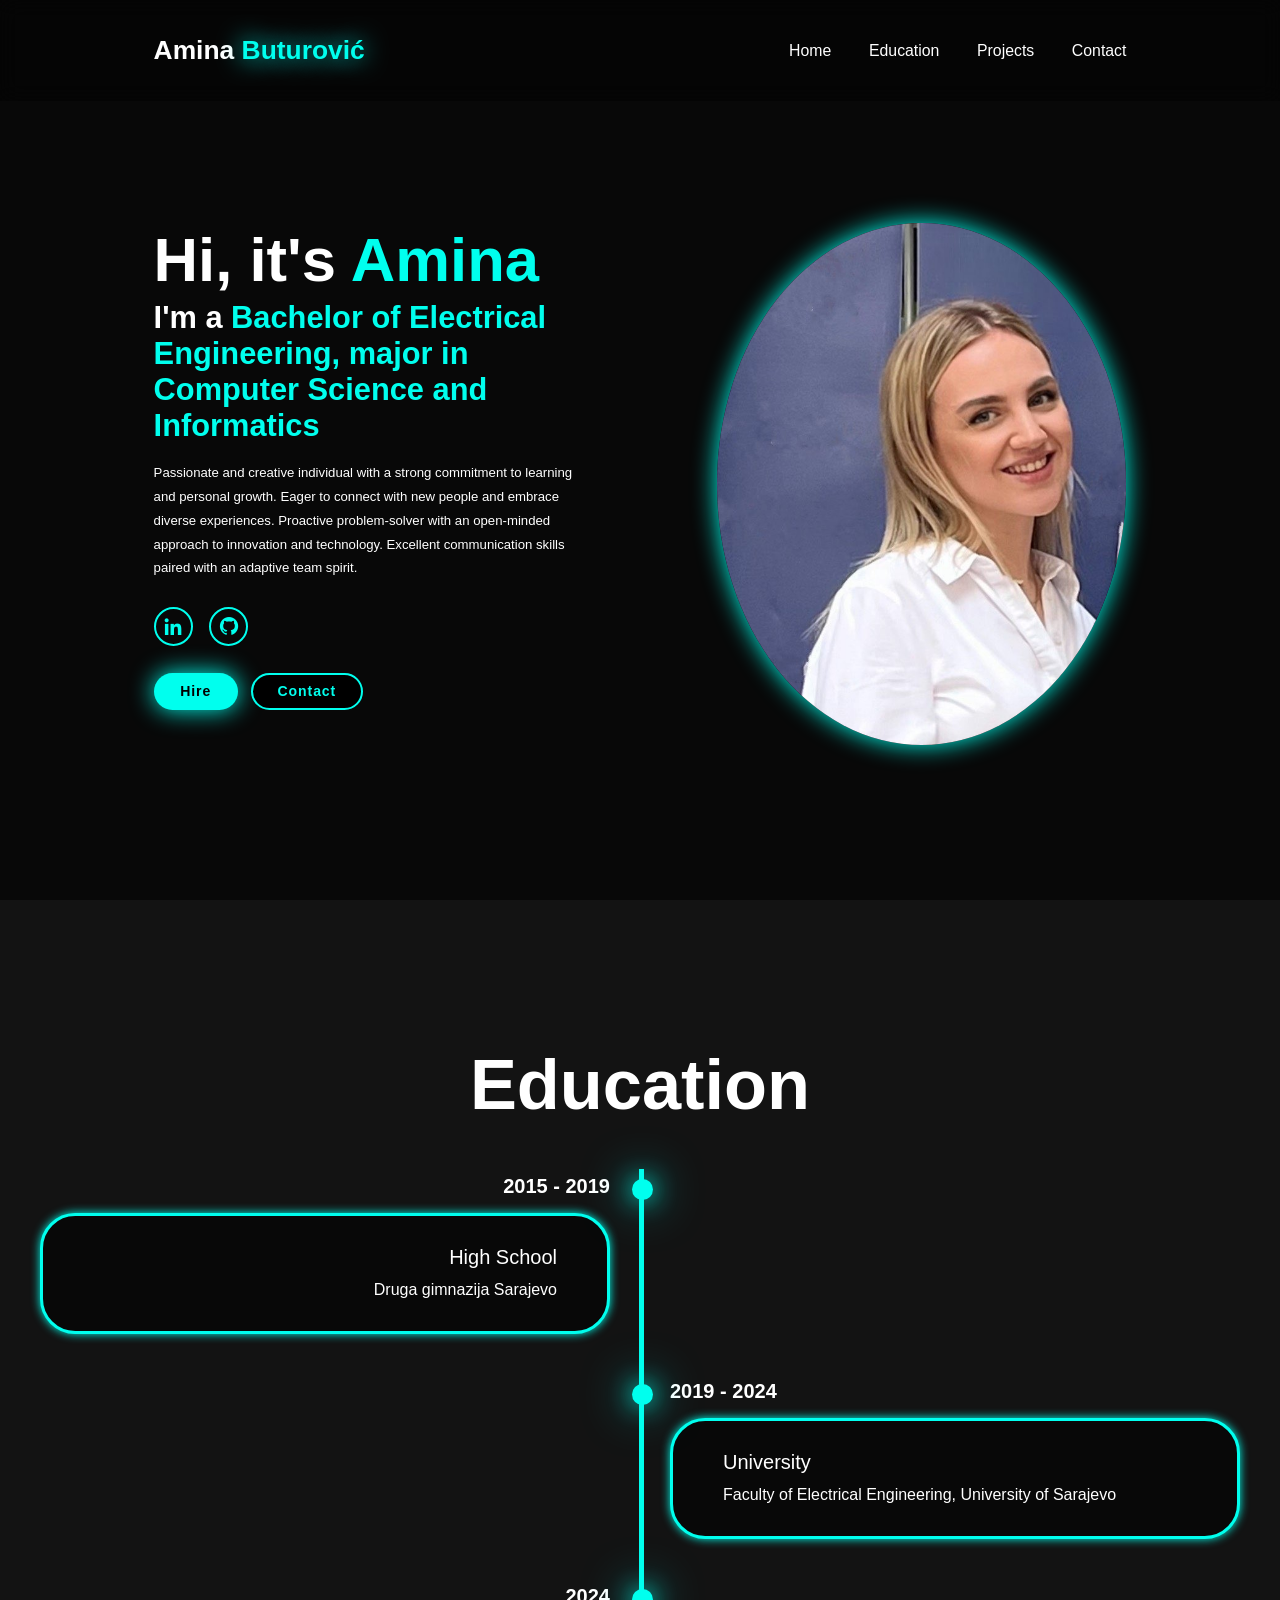
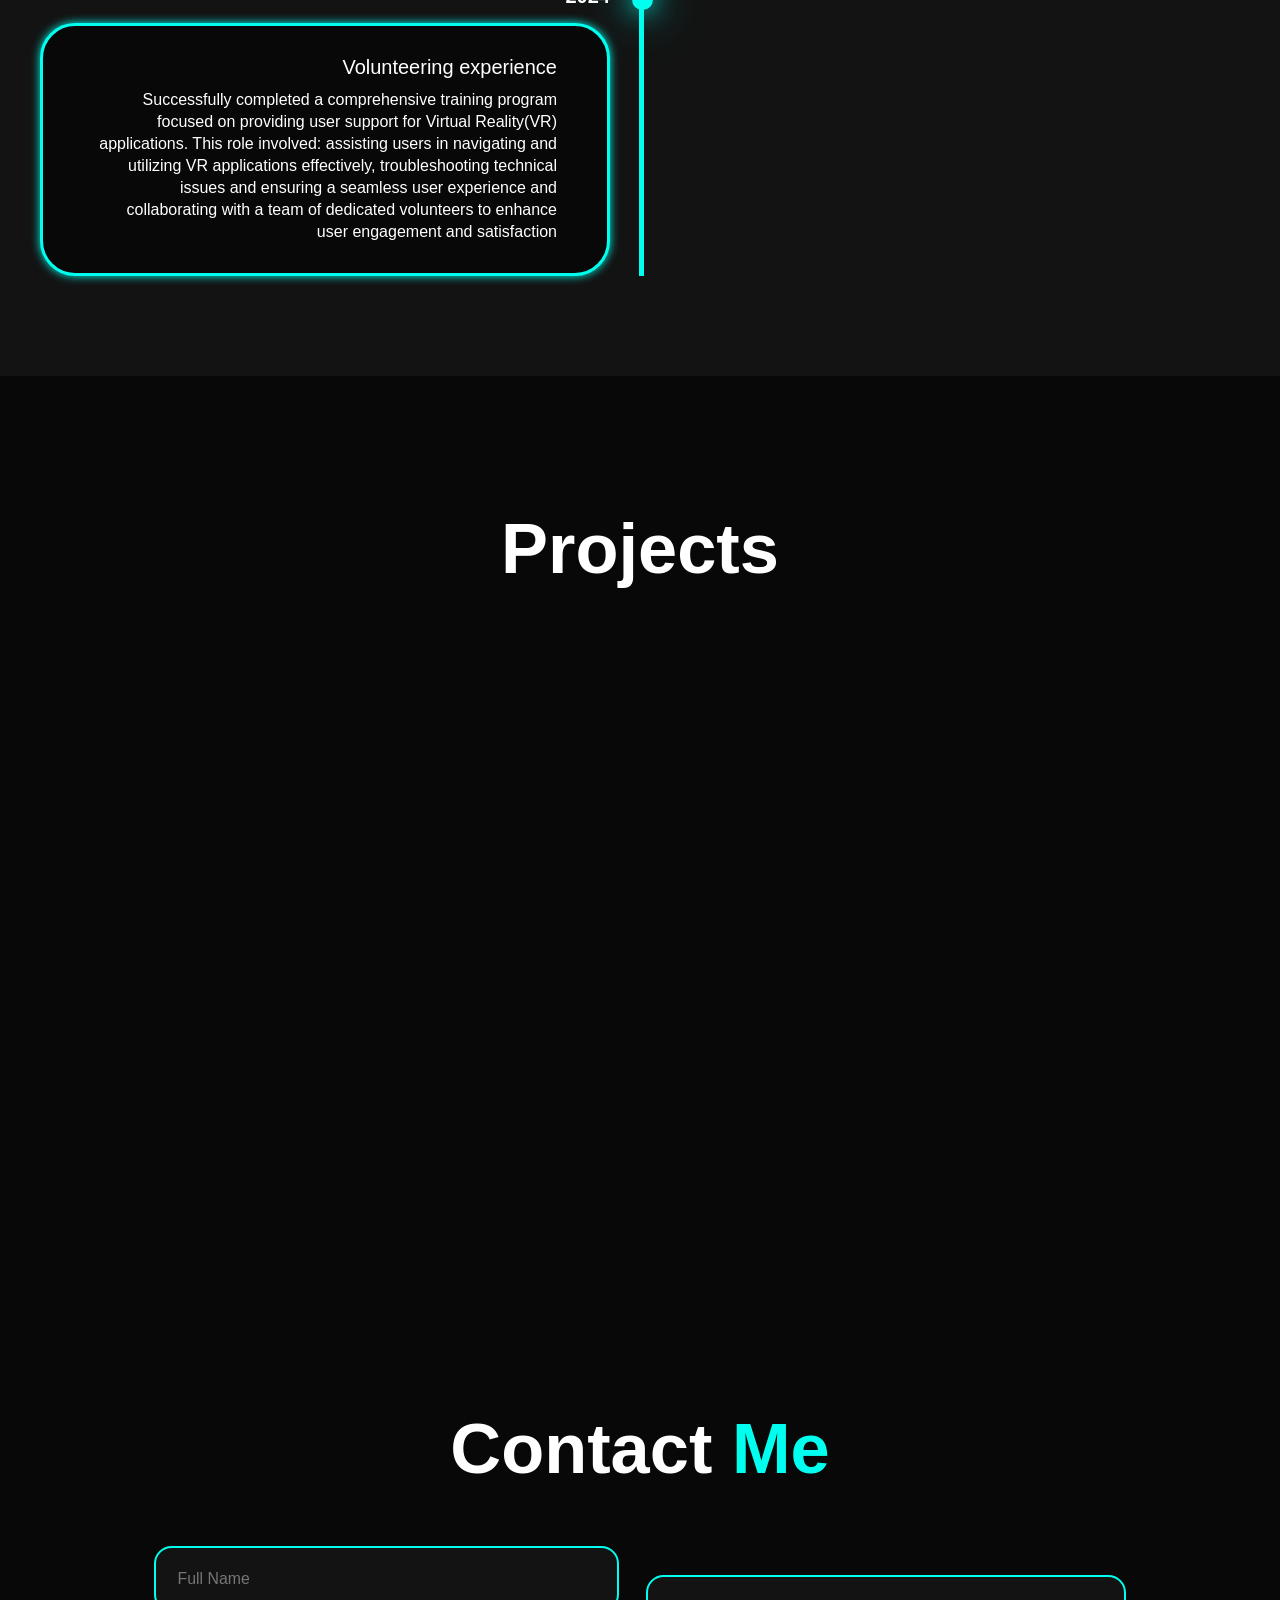
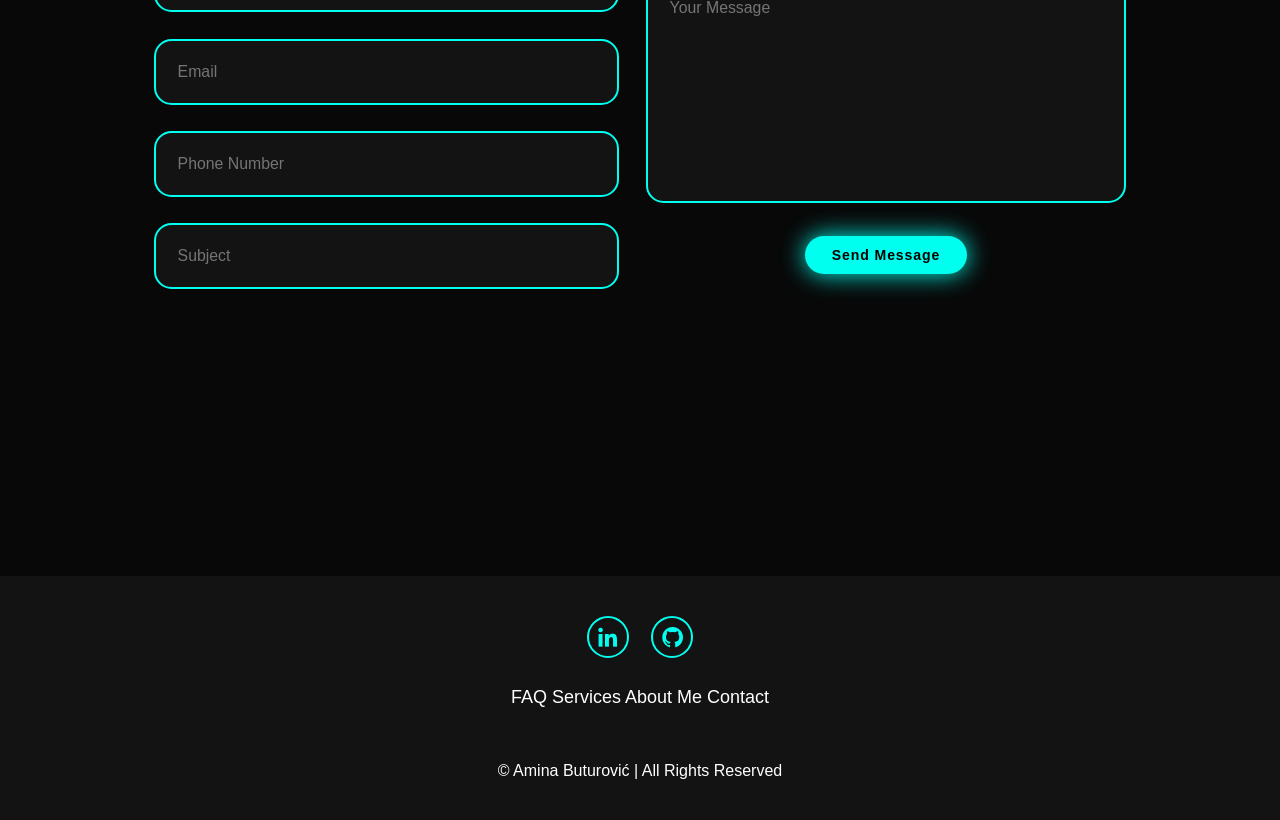
==== index1.html @ f36d93b7 "home, education and contact form" ====
<!DOCTYPE html>
<html lang="en">

<head>
    <meta charset="UTF-8">
    <meta name="viewport" content="width=device-width, initial-scale=1.0">
    <title>Amina's Portfolio</title>
    <link rel="stylesheet" href="styleN.css">
    <link href='https://unpkg.com/boxicons@2.1.4/css/boxicons.min.css' rel='stylesheet'>
</head>

<body>

    <header class="header">
        <a href="#home" class="logo">Amina <span>Buturović</span></a>
        <i class='bx bx-menu' id="menu-icon"></i>
        <nav class="navbar">
            <a href="#home" class="active">Home</a>
            <a href="#education" class="active">Education</a>
            <a href="#projects" class="active">Projects</a>
            <a href="#contact" class="active">Contact</a>
        </nav>
    </header>
    <section class="home" id="home">
        <div class="home-content">
            <h1>Hi, it's <span>Amina</span></h1>
            <h3 class="text-animation">I'm a <span></span></h3>
            <p>Passionate and creative individual with a strong commitment to learning and
                personal growth. Eager to connect with new people and embrace diverse
                experiences. Proactive problem-solver with an open-minded approach to
                innovation and technology. Excellent communication skills paired with an adaptive
                team spirit.</p>
            <div class="social-icons">
                <a href="https://www.linkedin.com/in/aminabuturovi%C4%87/" target="_blank"><i
                        class='bx bxl-linkedin'></i></a>
                <a href="https://github.com/abuturovic1" target="_blank"><i class='bx bxl-github'></i></a>

            </div>
            <div class="btn-group">
                <a href="#" class="btn">Hire</a>
                <a href="#contact" class="btn">Contact</a>
            </div>
        </div>
        <div class="home-img">
            <img src="ButurovicAmina_slika.jpg" alt="">
        </div>

    </section>
    <section class="education" id="education">
        <h2 class="heading">Education</h2>
        <div class="timeline-items">
            <div class="timeline-item">
                <div class="timeline-dot"> </div>
                <div class="timeline-date">2015 - 2019</div>
                <div class="timeline-content">
                    <h3>High School</h3>
                    <p>Druga gimnazija Sarajevo</p>
                </div>

            </div>

            <div class="timeline-item">
                <div class="timeline-dot"></div>
                <div class="timeline-date">2019 - 2024</div>
                <div class="timeline-content">
                    <h3>University</h3>
                    <p>Faculty of Electrical Engineering, University of Sarajevo</p>
                </div>

            </div>

            <div class="timeline-item">
                <div class="timeline-dot"> </div>
                <div class="timeline-date">2024</div>
                <div class="timeline-content">

                    <h3>Volunteering experience</h3>
                    <p>Successfully completed a comprehensive training program focused on providing user support for
                        Virtual Reality(VR) applications.
                        This role involved:
                        assisting users in navigating and utilizing VR applications effectively,
                        troubleshooting technical issues and ensuring a seamless user experience and
                        collaborating with a team of dedicated volunteers to enhance user engagement and satisfaction
                    </p>

                </div>

            </div>
        </div>
    </section>
    <section class="projects" id="projects">
        <h2 class="heading">Projects</h2>
        <form action="">
            <div class="input-group"></div>
        </form>
    </section>

    <section class="contact" id="contact">
        <h2 class="heading">Contact<span> Me</span></h2>
        <form action="https://api.web3forms.com/submit" method="POST">
            <input type="hidden" name="access_key" value="faa91f5f-c090-47eb-a30c-467c34b8ffca">

            <div class="input-group">
                <div class="input-box">
                    <input type="text" name="full_name" id="full-name" placeholder="Full Name" required>
                    <input type="email" name="email" id="email" placeholder="Email" required>
                </div>
                <div class="input-box">
                    <input type="tel" name="phone" id="phone" placeholder="Phone Number" required>
                    <input type="text" name="subject" id="subject" placeholder="Subject" required>
                </div>
            </div>
            <div class="input-group-2">
                <textarea name="message" id="message" cols="30" rows="10" placeholder="Your Message"
                    required></textarea>
                <input type="submit" value="Send Message" class="btn">
            </div>
        </form>
    </section>

    <footer class="footer">
        <div class="social">
            <a href="https://www.linkedin.com/in/aminabuturovi%C4%87/" target="_blank"><i
                    class='bx bxl-linkedin'></i></a>
            <a href="https://github.com/abuturovic1" target="_blank"><i class='bx bxl-github'></i></a>
        </div>
        <ul class="list">
            <li>
                <a href="#">FAQ</a>
                <a href="#">Services</a>
                <a href="#">About Me</a>
                <a href="#">Contact</a>
            </li>
        </ul>
        <p class="copyright">
            © Amina Buturović | All Rights Reserved
        </p>
    </footer>

    <script src="script1.js"></script>



</body>

</html>
---- styleN.css ----
* {
    margin: 0;
    padding: 0;
    box-sizing: border-box;
    text-decoration: none;
    border: none;
    outline: none;
    scroll-behavior: smooth;
    font-family: "Poppins", sans-serif;
}

:root {
    --bg-color: #080808;
    --second-bg-color: #131313;
    --text-color: white;
    --main-color: #00ffee;
}

html {
    font-size: 60%;
    overflow-x: hidden;

}

body {
    background: var(--bg-color);
    color: var(--text-color);

}

.header {
    position: fixed;
    top: 0;
    left: 0;
    width: 100%;
    padding: 4rem 12% 4rem;
    background: rgba(0, 0, 0, 0.3);
    backdrop-filter: blur(10px);
    display: flex;
    justify-content: space-between;
    align-items: center;
    z-index: 5;
}

.logo {
    font-size: 3rem;
    color: var(--text-color);
    font-weight: 800;
    cursor: pointer;
    transition: 0.3s ease;

}

.logo:hover {
    transform: scale(1.1);
}

.logo span {
    text-shadow: 0 0 25px var(--main-color);
}

.navbar a {
    font-size: 1.8rem;
    color: var(--text-color);
    margin-left: 4rem;
    font-weight: 500;
    transition: 0.3s ease;
    border-bottom: 3px solid transparent;
}

.navbar a:hover,
.navbar a:active {
    color: var(--main-color);
    border-bottom: 3px solid var(--main-color);
}

#menu-icon {
    font-size: 3.6rem;
    color: var(--main-color);
    display: none;
}

section {
    min-height: 100vh;
    padding: 10rem 12% 10rem;
}

.home {
    display: flex;
    align-items: center;
    justify-content: center;
    gap: 15rem;
}

.home-content {

    display: flex;
    flex-direction: column;
    align-items: baseline;
    text-align: left;
    justify-content: center;
    margin-top: 3rem;
}

span {
    color: var(--main-color);
}

.logo span {
    color: var(--main-color);
}

.home-content h3 {
    margin-bottom: 2rem;
    margin-top: 1rem;
    font-size: 3.5rem;
}

.home-content h1 {
    font-size: 7rem;
    font-weight: 700;
    margin-top: 1.5rem;
    line-height: 1;
}

.home-img img {
    position: relative;
    top: 4rem;
    width: 32vw;
    border-radius: 50%;
    box-shadow: 0 0 25px var(--main-color);
    cursor: pointer;
    transition: 0.4s ease-in-out;

}



.home-img img:hover {
    box-shadow: 0 0 25px var(--main-color),
        0 0 50px var(--main-color),
        0 0 100px var(--main-color);
}

.home-content p {
    font-size: 1.5rem;
    font-weight: 500;
    line-height: 1.8;
    max-width: 1000px;
}

.social-icons a {
    display: inline-flex;
    justify-content: center;
    align-items: center;
    width: 4.5rem;
    height: 4.5rem;
    background: transparent;
    border: 2px solid var(--main-color);
    font-size: 2.5rem;
    border-radius: 50%;
    color: var(--main-color);
    margin: 3rem 1.5rem 3rem 0;
    transition: 0.3s ease-in-out;
}

.social-icons a:hover {
    color: var(--text-color);
    transform: scale(1.3)translateY(-5px);
    box-shadow: 0 0 25px var(--main-color);
    background-color: var(--main-color);
}

.btn {
    display: inline-block;
    padding: 1rem 2.8rem;
    background: var(--main-color);
    box-shadow: 0 0 25px var(--main-color);
    border-radius: 4rem;
    font-size: 1.6rem;
    color: black;
    border: 2px solid transparent;
    letter-spacing: 0.1rem;
    font-weight: 600;
    transition: 0.3s ease-in-out;
    cursor: pointer;
}

.btn:hover {
    transform: scale(1.05);
    box-shadow: 0 0 50px var(--main-color);

}

.btn-group {
    display: flex;
    align-items: center;
    gap: 1.5rem;
}

.btn-group a:nth-of-type(2) {
    background-color: black;
    color: var(--main-color);
    border: 2px solid var(--main-color);
    box-shadow: 0 0 25px transparent;
}

.btn-group a:nth-of-type(2):hover {
    box-shadow: 0 0 25px var(--main-color);
    background-color: var(--main-color);
    color: black;
}

.text-animation span {
    position: relative;
}

.text-animation span::before {
    content: "Bachelor of Electrical Engineering, major in Computer Science and Informatics";
    color: var(--main-color);
    animation: words 20s infinite;
}

.text-animationspan::after {

    content: "";

}

.heading {
    font-size: 8rem;
    text-align: center;
    margin: 5rem 0;

}

.education {
    padding: 100px 15px;
    background: var(--second-bg-color);
}

.education h2 {
    margin-bottom: 5rem;
}

.timeline-items {
    max-width: 1200px;
    margin: auto;
    display: flex;
    flex-wrap: wrap;
    position: relative;
}

.timeline-items::before {
    content: "";
    position: absolute;
    width: 5px;
    height: 100%;
    background-color: var(--main-color);
    left: calc(50% - 1px);

}

.timeline-item {
    margin-bottom: 40px;
    width: 100%;
    position: relative;
}

.timeline-item:last-child {
    margin-bottom: 0;
}

.timeline-item:nth-child(odd) {
    padding-right: calc(50% + 30px);
    text-align: right;
}

.timeline-item:nth-child(even) {
    padding-left: calc(50% + 30px);
}

.timeline-dot {
    height: 21px;
    width: 21px;
    background-color: var(--main-color);
    box-shadow: 0 0 25px var(--main-color),
        0 0 50px var(--main-color);
    position: absolute;
    left: calc(50% - 8px);
    border-radius: 50%;
    top: 10px;
}

.timeline-date {
    font-size: 20px;
    font-weight: 800;
    color: white;
    margin: 6px 0 15px;
}

.timeline-content {
    background-color: var(--bg-color);
    border: 3px solid var(--main-color);
    padding: 30px 50px;
    border-radius: 4rem;
    box-shadow: 0 0 10px var(--main-color);
    cursor: pointer;
    transition: 0.3s ease-in-out;
}

.timeline-content:hover {
    transform: scale(1.05);
    box-shadow: 0 0 25px var(--main-color);
}

.timeline-content h3 {
    font-size: 20px;
    color: white;
    margin: 0 0 10px;
    font-weight: 500;
}

.timeline-content p {
    color: white;
    font-size: 16px;
    font-weight: 300;
    line-height: 22px;
}

::-webkit-scrollbar {
    width: 15px;
}

::-webkit-scrollbar-thumb {
    background-color: var(--main-color);
}

::-webkit-scrollbar-track {
    background-color: var(--bg-color);
    width: 50px;
}

.contact {
    background-color: var(--bg-color);
}

.contact h2 {
    margin-bottom: 3rem;
    color: white;
}

.contact form {
    display: flex;
    align-items: center;
    justify-content: center;
    gap: 3rem;
    margin: 5rem auto;
    text-align: center;
}

.contact form .input-box {
    display: flex;
    justify-content: center;
    flex-wrap: wrap;
}

.contact form .input-box input,
.contact form textarea {
    width: 100%;
    padding: 2.5rem;
    font-size: 1.8rem;
    color: var(--text-color);
    background: var(--second-bg-color);
    border-radius: 2rem;
    border: 2px solid var(--main-color);
    margin: 1.5rem 0;
    resize: none;
}

.contact form .btn {
    margin-top: 2rem;
}

.footer {
    position: relative;
    bottom: 0;
    width: 100%;
    padding: 40px 0;
    background-color: var(--second-bg-color);
}

.footer .social {
    text-align: center;
    padding-bottom: 25px;
    color: var(--main-color);
}

.footer .social a {
    font-size: 25px;
    color: var(--main-color);
    border: 2px solid var(--main-color);
    width: 42px;
    height: 42px;
    line-height: 42px;
    display: inline-block;
    text-align: center;
    border-radius: 50%;
    margin: 0 10px;
    transition: 0.3s ease-in-out;
}

.footer .social a:hover {
    transform: scale(1.2)translateY(-10px);
    background-color: var(--main-color);
    color: black;
    box-shadow: 0 0 25px var(--main-color);
}

.footer ul {
    margin-top: 0;
    padding: 0;
    font-size: 18px;
    line-height: 1.6;
    margin-bottom: 0;
    text-align: center;
}

.footer ul li a {
    color: white;
    border-bottom: 3px solid transparent;
    transition: 0.3 ease-in-out;

}

.footer ul li a:hover {
    border-bottom: 3px solid var(--main-color);
}

.footer ul li {
    display: inline-block;
    padding: 0 15px;
}

.footer .copyright {
    margin-top: 50px;
    text-align: center;
    font-size: 16px;
    color: white;
}

@media(max-width:1285px) {
    html {
        font-size: 55%;
    }

    .projects-container {
        padding-bottom: 7rem;
        grid-template-columns: repeat(2, 1fr);
        margin: 0 5rem;
    }
}

@media(max-width:991px) {
    header {
        padding: 2rem 3%;
    }

    section {
        padding: 10rem 3% 2rem;
    }

    .timeline-items::before {
        left: 7px;
    }

    .timeline-item:nth-child(odd) {
        padding-right: 0;
        text-align: left;
    }

    .timeline-item:nth-child(odd),
    .timeline-item:nth-child(even) {
        padding-left: 37px;
    }

    .timeline-dot {
        left: 0;
    }

    .projects {
        padding-bottom: 7rem;
    }

    .contact form {
        flex-direction: column;
    }

    .footer {
        padding: 2rem 3%;
    }
}

@media(max-width:895px) {
    #menu-icon {
        display: block;
    }

    .navbar {
        position: absolute;
        top: 100%;
        right: 0;
        width: 50%;
        padding: 1rem 3%;
        background: rgba(0, 0, 0, 0.8);
        backdrop-filter: blur(20px);
        border-bottom-left-radius: 2rem;
        border-left: 2px solid var(--main-color);
        border-bottom: 2px solid var(--main-color);
        display: none;
    }

    .navbar.active {
        display: block;

    }

    .navbar a {
        display: block;
        font-size: 2rem;
        margin: 3rem 0;
        color: white;


    }
    .home{
        flex-direction: column-reverse;
        margin: 5rem 4rem;
    }
    .home-content h3{
        font-size: 2.6rem;

    }
    .home-content h1{
        font-size: 8rem;
        margin-top:3rem;
       
    }
    .home-content p{
        max-width: 600px;
        margin: 0 auto;
    }
    .home-img img{
        width: 56vw;

    }
    .projects h2{
        margin-bottom: 3rem;
    }
    .projects-container{
        grid-template-columns: repeat(1,1fr);
    }
}
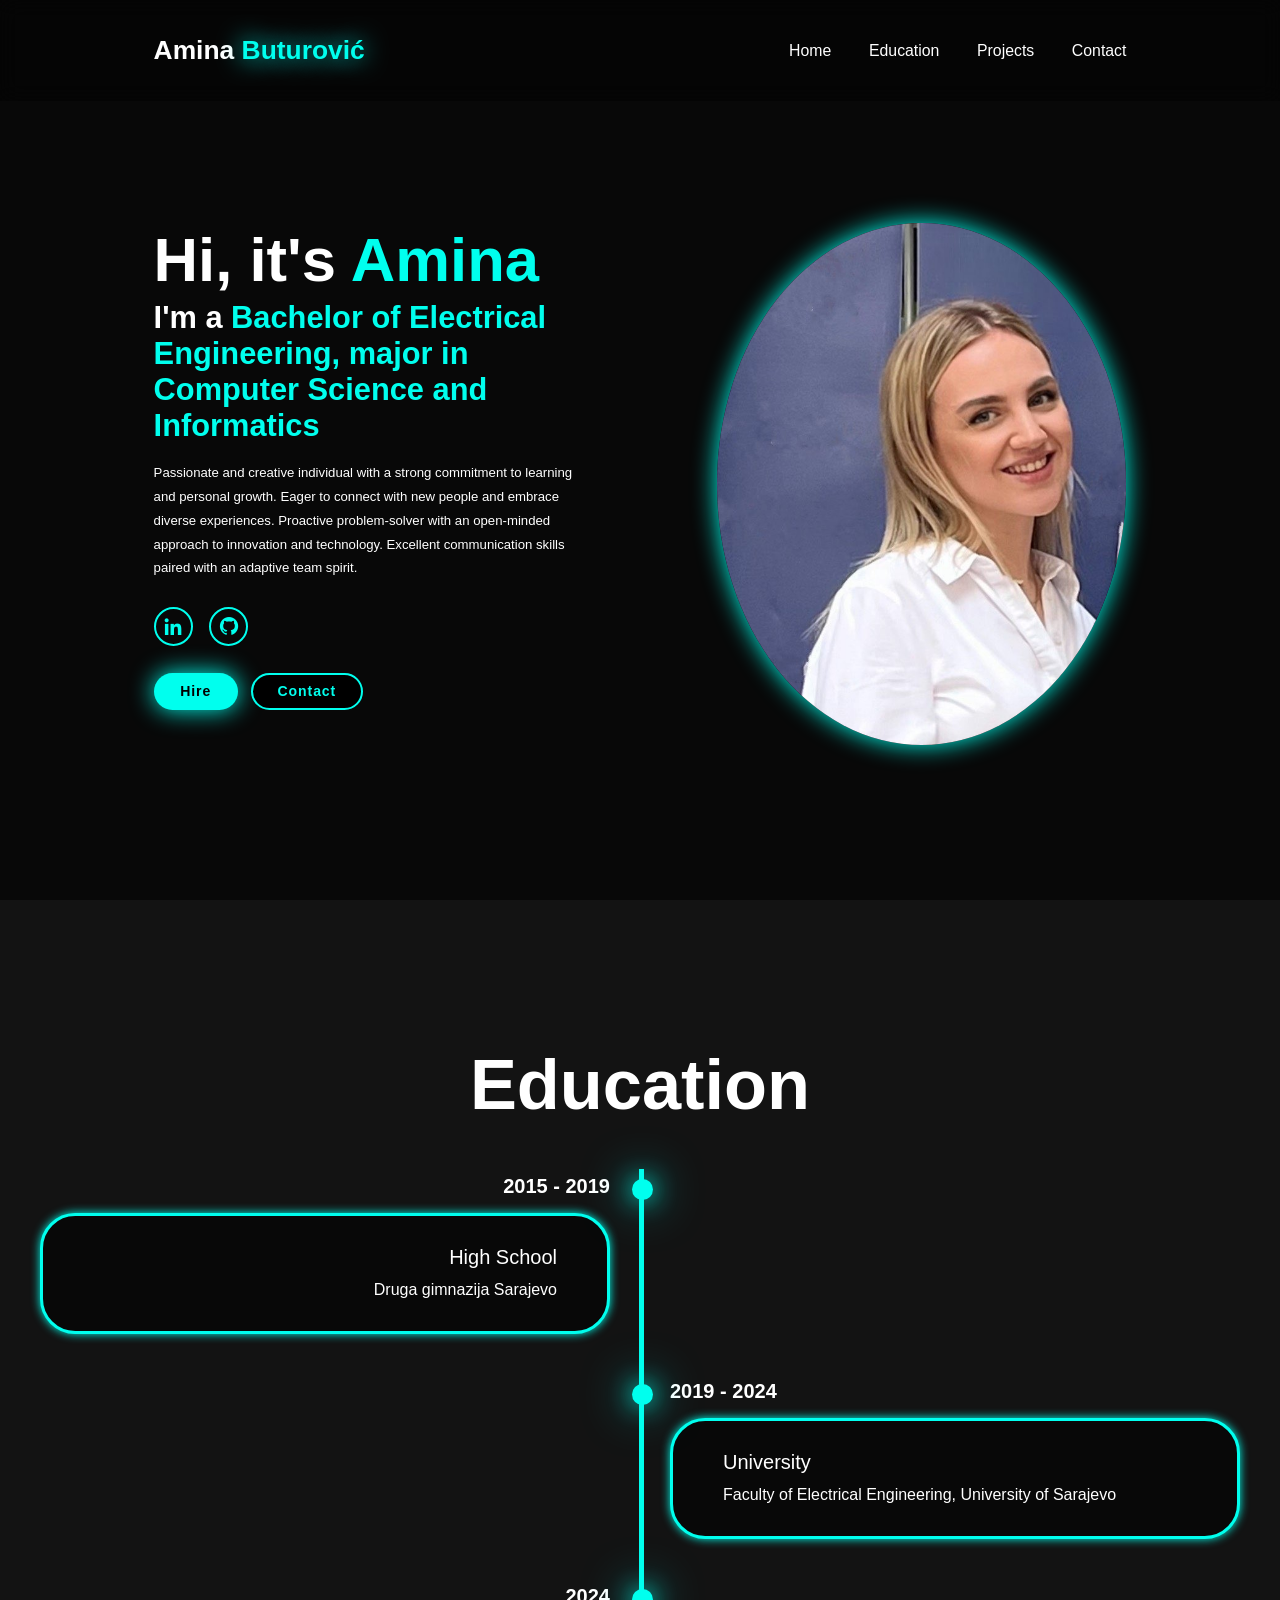
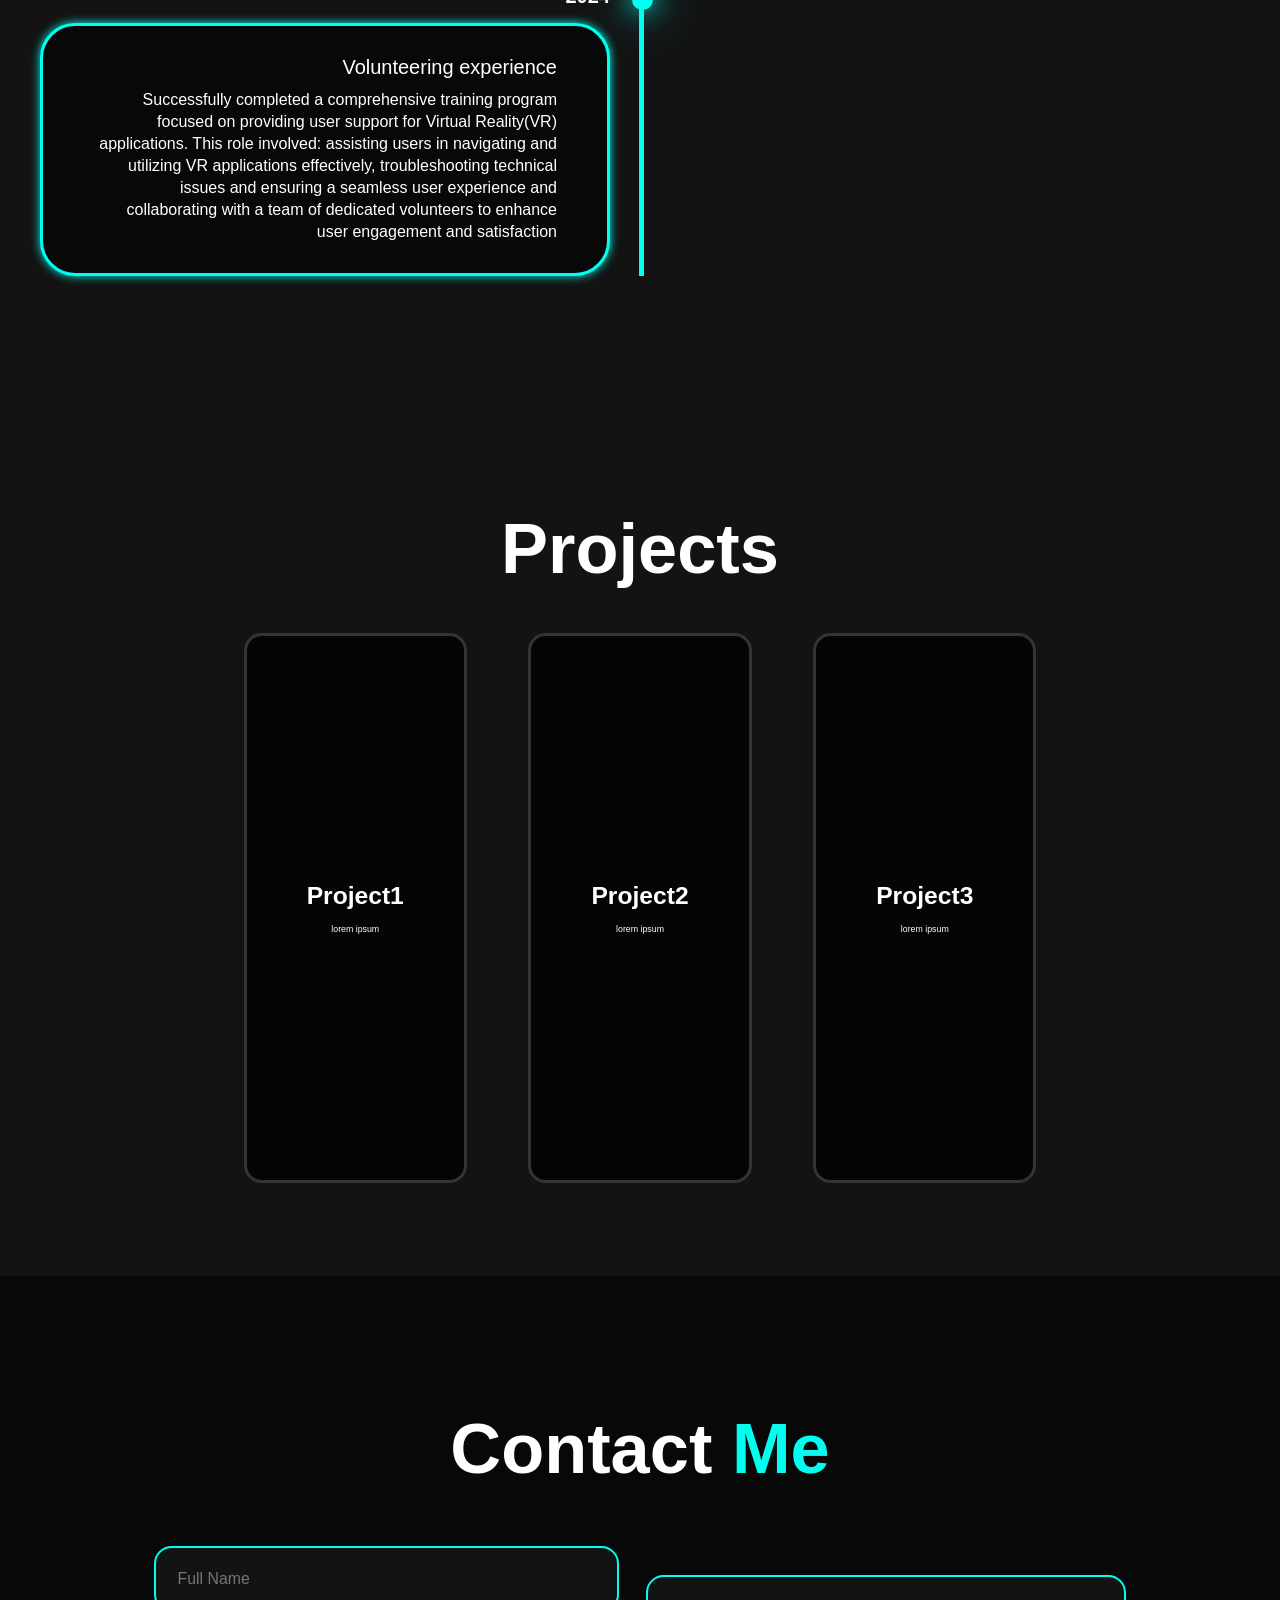
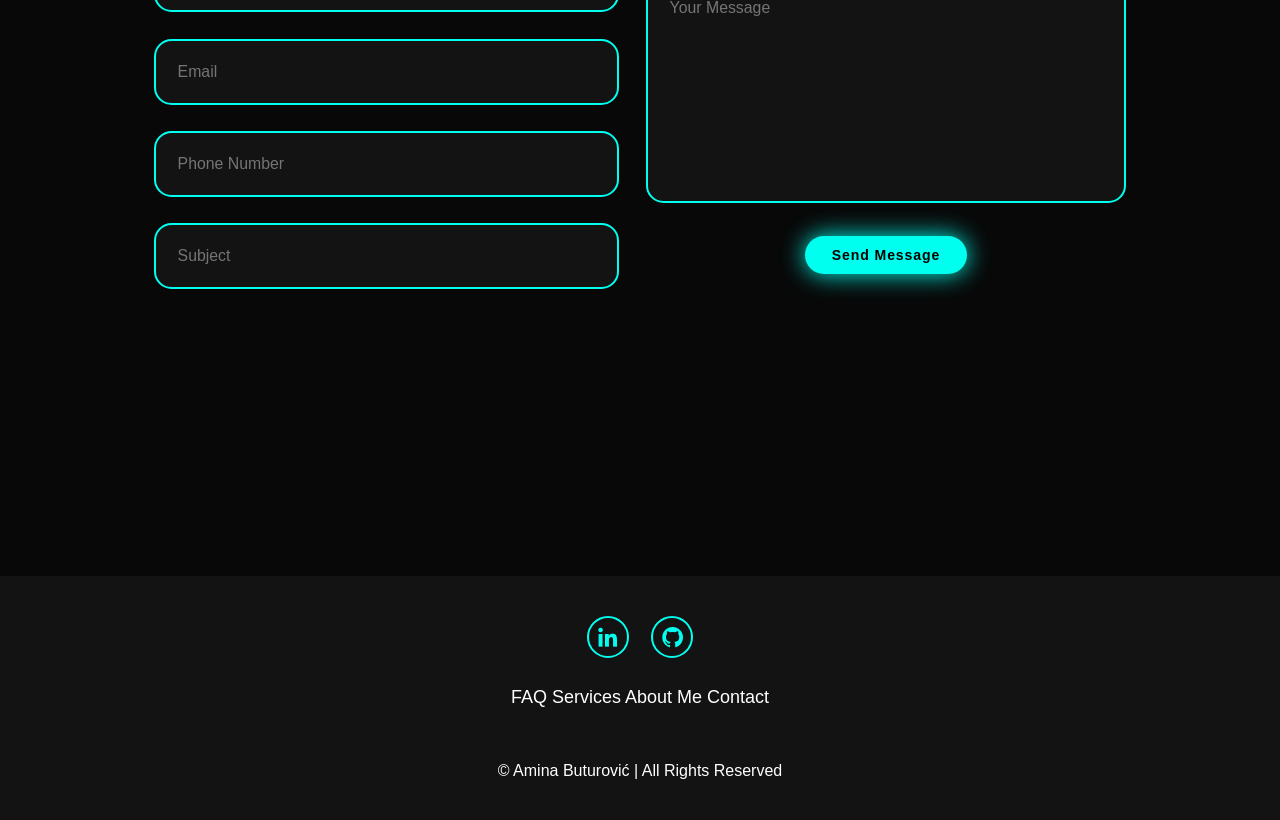
==== commit 755f972c: "added projects section and corresponding css" ====
--- a/index1.html
+++ b/index1.html
@@ -88,11 +88,31 @@
             </div>
         </div>
     </section>
-    <section class="projects" id="projects">
+    <!-- <section class="projects" id="projects">
         <h2 class="heading">Projects</h2>
         <form action="">
             <div class="input-group"></div>
         </form>
+    </section> -->
+    <section class="projects" id="projects">
+        <div class="projects-box">
+            <h2 class="heading">Projects</h2>
+            <div class="wrapper">
+                <div class="project-item">
+                    <h2>Project1</h2>
+                    <p> lorem ipsum</p>
+                </div>
+                <div class="project-item">
+                    <h2>Project2</h2>
+                    <p> lorem ipsum</p>
+                </div>
+                <div class="project-item">
+                    <h2>Project3</h2>
+                    <p> lorem ipsum</p>
+                </div>
+            </div>
+        </div>
+
     </section>
 
     <section class="contact" id="contact">
@@ -117,6 +137,7 @@
             </div>
         </form>
     </section>
+    
 
     <footer class="footer">
         <div class="social">
--- a/styleN.css
+++ b/styleN.css
@@ -560,4 +560,58 @@
     .projects-container{
         grid-template-columns: repeat(1,1fr);
     }
+}
+.projects{
+    background: var(--second-bg-color);
+}
+.projects-box{
+    background-size: cover;
+    display: flex;
+    align-items: center;
+    justify-content: center;
+    flex-direction: column;
+
+}
+.projects .heading{
+    margin-bottom:5rem;
+}
+.projects-box img{
+    width: 15rem;
+    border-radius: 50%;
+    border: 3px solid var(--main-color);
+    box-shadow: 0 0 25px var(--main-color);
+}
+.wrapper{
+    display: grid;
+    grid-template-columns: repeat(3,1fr);
+    gap:3rem;
+}
+.project-item{
+    min-height: 550px;
+    max-width: 450px;
+    background:rgba(0, 0, 0, 0.7);
+    border:3px solid rgba(238,238,238,0.2);
+    border-radius: 2rem;
+    margin: 0 2rem;
+    padding: 30px 60px;
+    cursor: pointer;
+    display: flex;
+    flex-direction: column;
+    align-items: center;
+    justify-content: center;
+    text-align: center;
+    gap:1.5rem;
+    color:white;
+    transition: 0.4s ease-in-out;
+}
+.project-item:hover{
+    border:3px solid var(--main-color);
+    transform: translateY(-10px)scale(1.03);
+    box-shadow: 0 0 50px var(--main-color);
+}
+.project-item h2{
+    font-size: 2.8rem;
+}
+.project-item p{
+    font: size 1.3rem;
 }
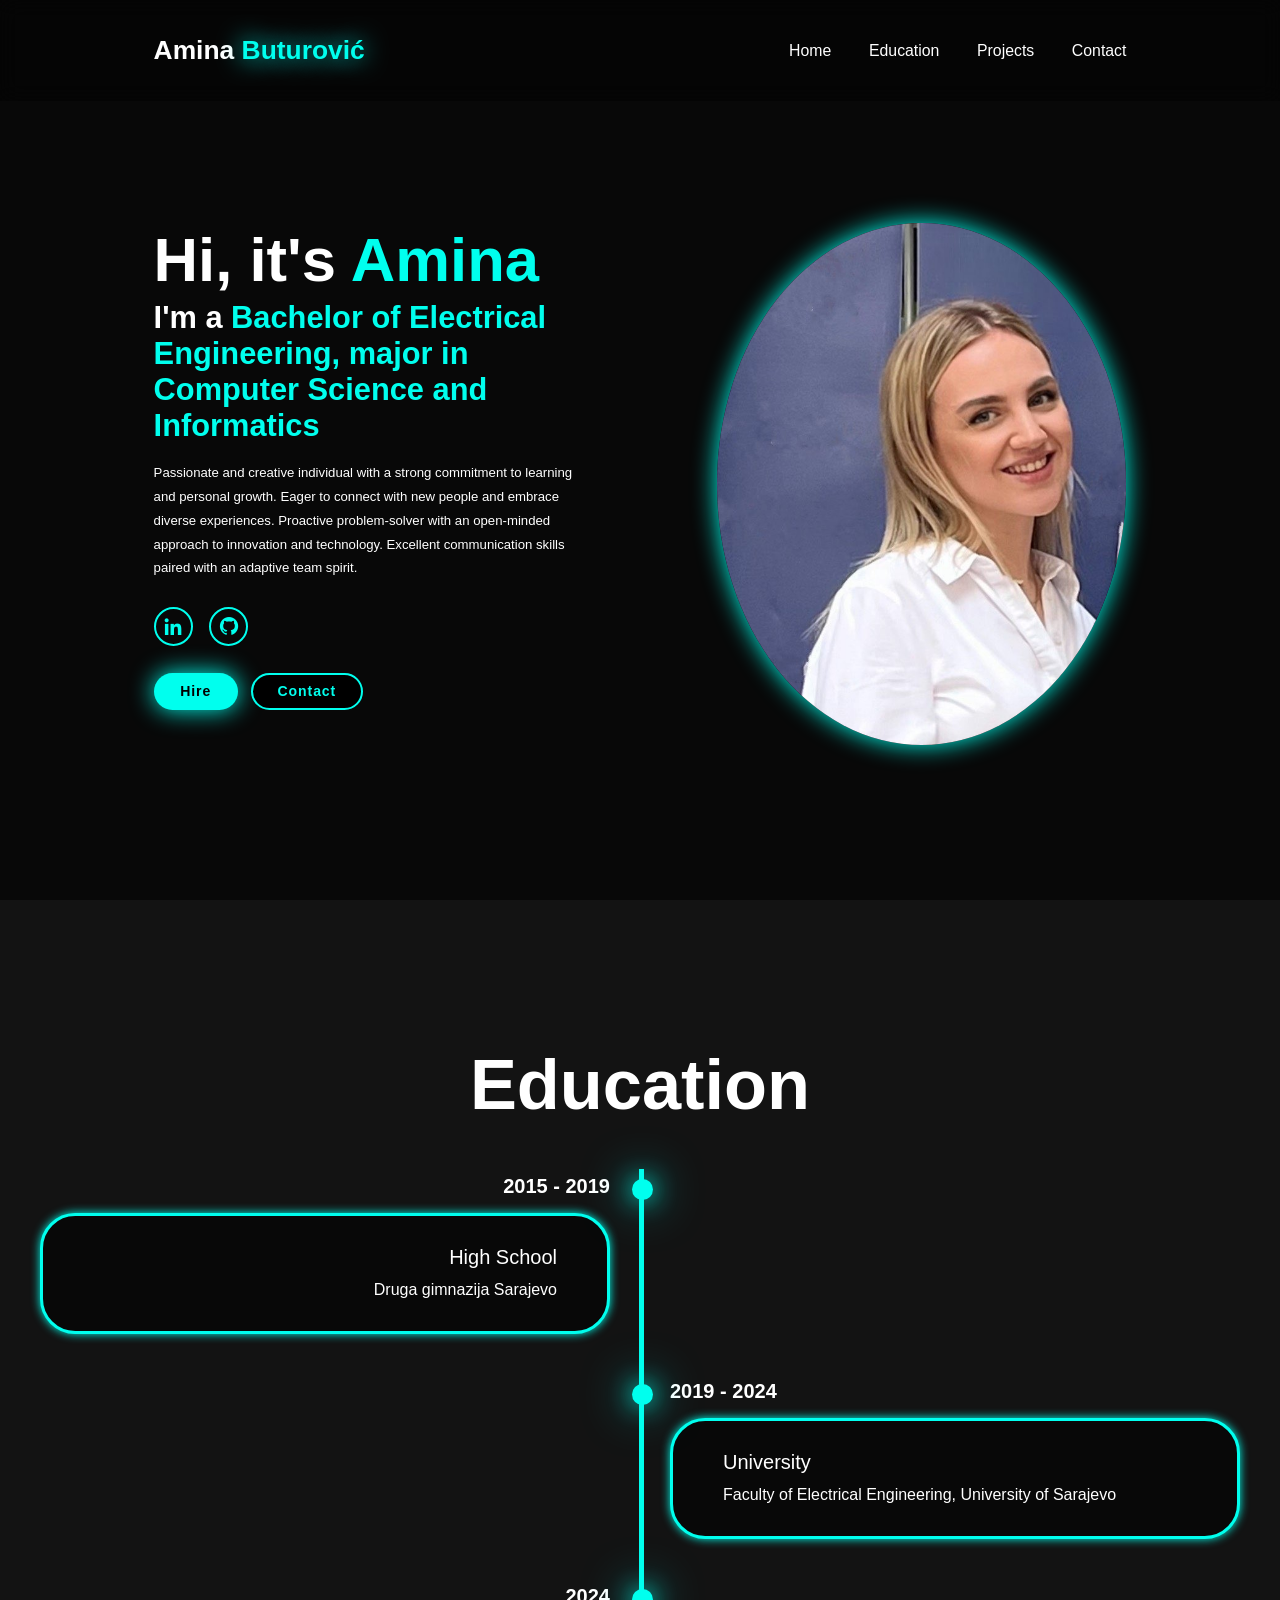
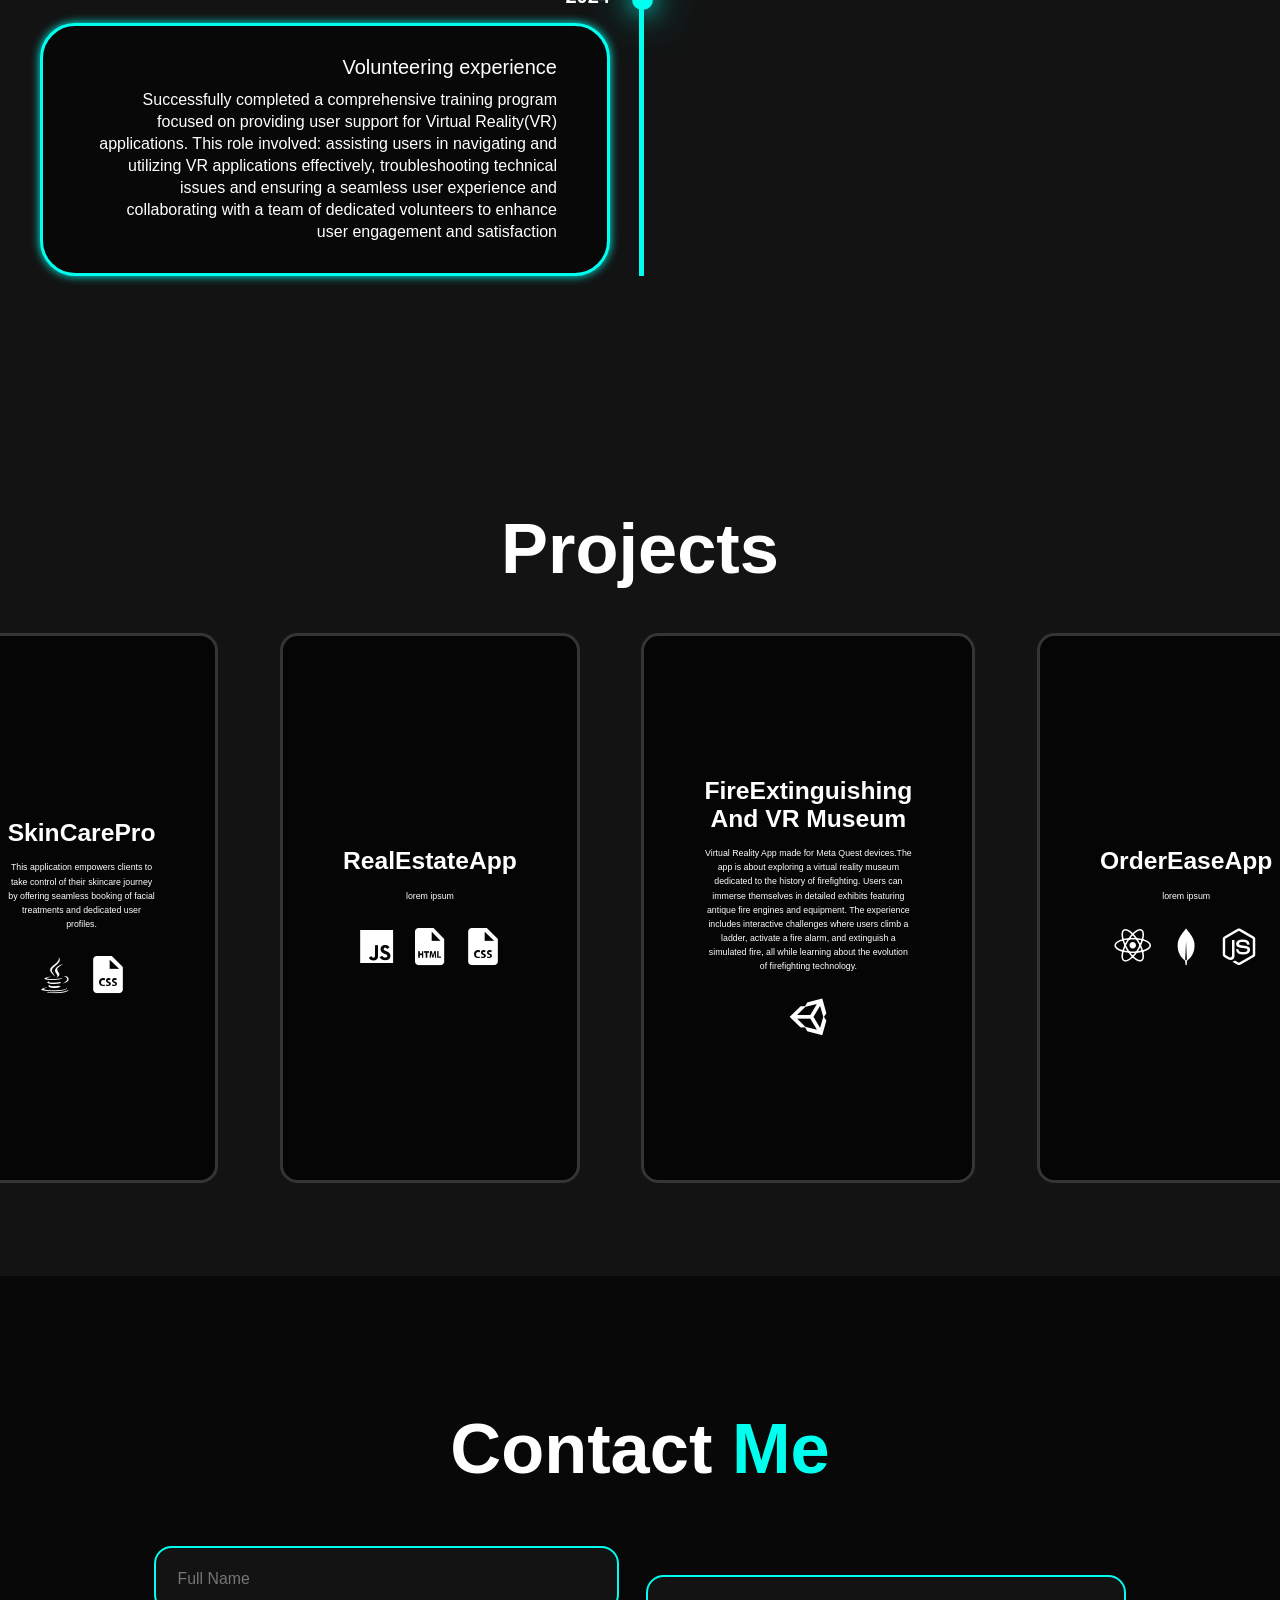
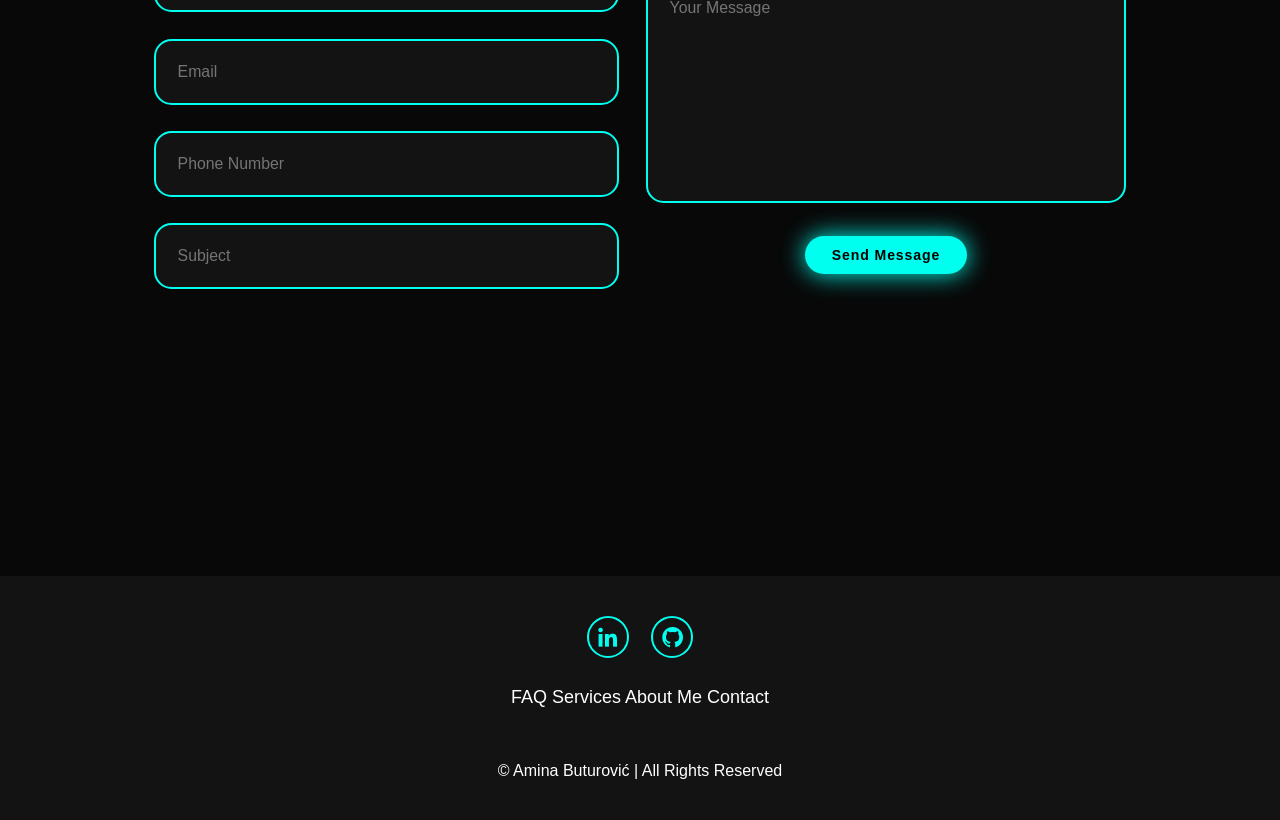
==== commit c828dfe5: "made some changes in css for projects" ====
--- a/index1.html
+++ b/index1.html
@@ -7,6 +7,7 @@
     <title>Amina's Portfolio</title>
     <link rel="stylesheet" href="styleN.css">
     <link href='https://unpkg.com/boxicons@2.1.4/css/boxicons.min.css' rel='stylesheet'>
+
 </head>
 
 <body>
@@ -99,16 +100,42 @@
             <h2 class="heading">Projects</h2>
             <div class="wrapper">
                 <div class="project-item">
-                    <h2>Project1</h2>
-                    <p> lorem ipsum</p>
+                    <h2>SkinCarePro</h2>
+                    <p>This application empowers clients to take control of their skincare journey by offering seamless
+                        booking of facial treatments and dedicated user profiles.</p>
+                    <div class="icons">
+                        <i class='bx bxl-java'></i>
+                        <i class='bx bxs-file-css'></i>
+                    </div>
                 </div>
                 <div class="project-item">
-                    <h2>Project2</h2>
+                    <h2>RealEstateApp</h2>
                     <p> lorem ipsum</p>
+                    <div class="icons">
+                        <i class='bx bxl-javascript'></i>
+                        <i class='bx bxs-file-html'></i>
+                        <i class='bx bxs-file-css'></i>
+                    </div>
                 </div>
                 <div class="project-item">
-                    <h2>Project3</h2>
+                    <h2>FireExtinguishing And VR Museum</h2>
+                    <p>Virtual Reality App made for Meta Quest devices.The app is about exploring a virtual reality museum dedicated to the history of firefighting. Users can immerse themselves in detailed exhibits featuring antique fire engines and equipment. The experience includes interactive challenges where users climb a ladder, activate a fire alarm, and extinguish a simulated fire, all while learning about the evolution of firefighting technology.
+
+                    </p>
+                    <div class="icons">
+                        <i class='bx bxl-unity'></i>
+
+
+                    </div>
+                </div>
+                <div class="project-item">
+                    <h2>OrderEaseApp</h2>
                     <p> lorem ipsum</p>
+                    <div class="icons">
+                        <i class='bx bxl-react'></i>
+                        <i class='bx bxl-mongodb' ></i>
+                        <i class='bx bxl-nodejs' ></i>
+                    </div>
                 </div>
             </div>
         </div>
@@ -137,7 +164,7 @@
             </div>
         </form>
     </section>
-    
+
 
     <footer class="footer">
         <div class="social">
--- a/styleN.css
+++ b/styleN.css
@@ -583,7 +583,7 @@
 }
 .wrapper{
     display: grid;
-    grid-template-columns: repeat(3,1fr);
+    grid-template-columns: repeat(4,1fr);
     gap:3rem;
 }
 .project-item{
@@ -614,4 +614,15 @@
 }
 .project-item p{
     font: size 1.3rem;
-}+    line-height: 1.6;
+}
+.icons {
+    margin-top: 1rem; 
+    display: flex;
+    gap: 1rem;
+}
+
+.icons i{
+    font-size: 5rem;
+    color:white; 
+}
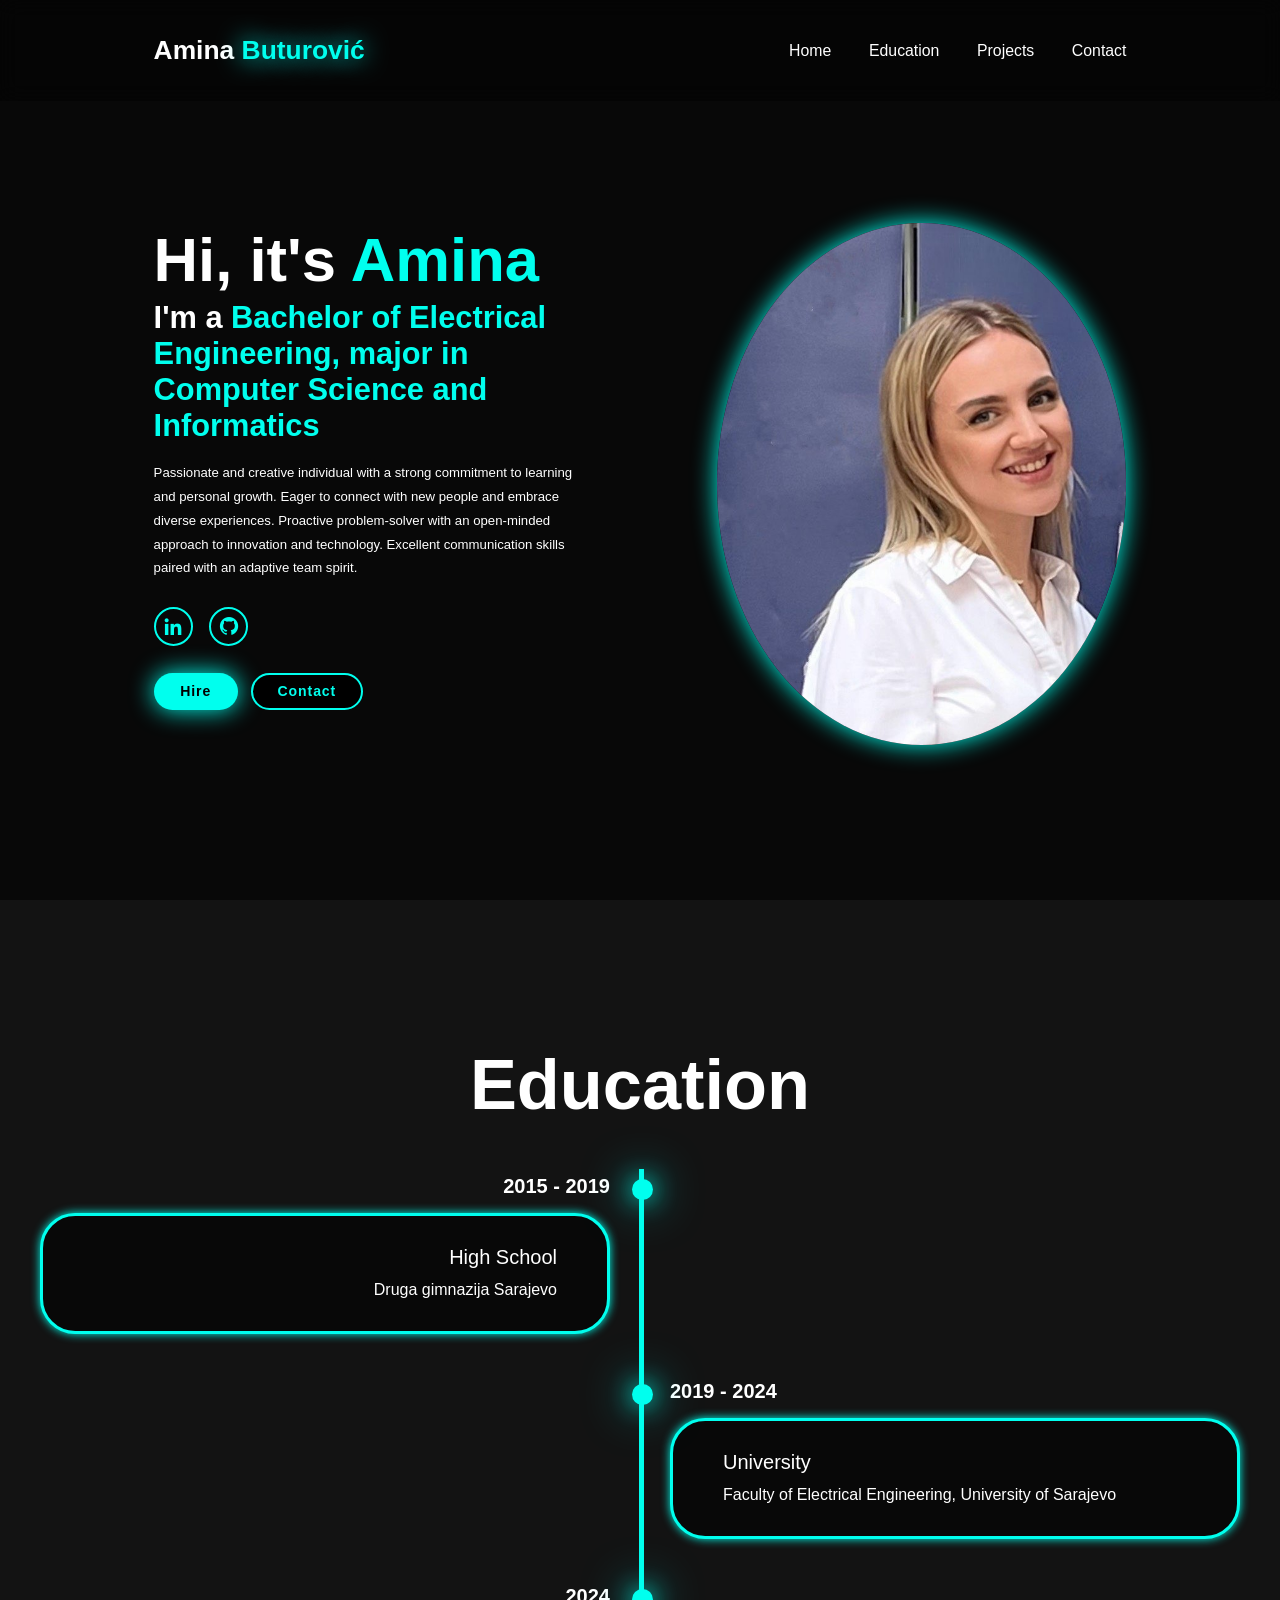
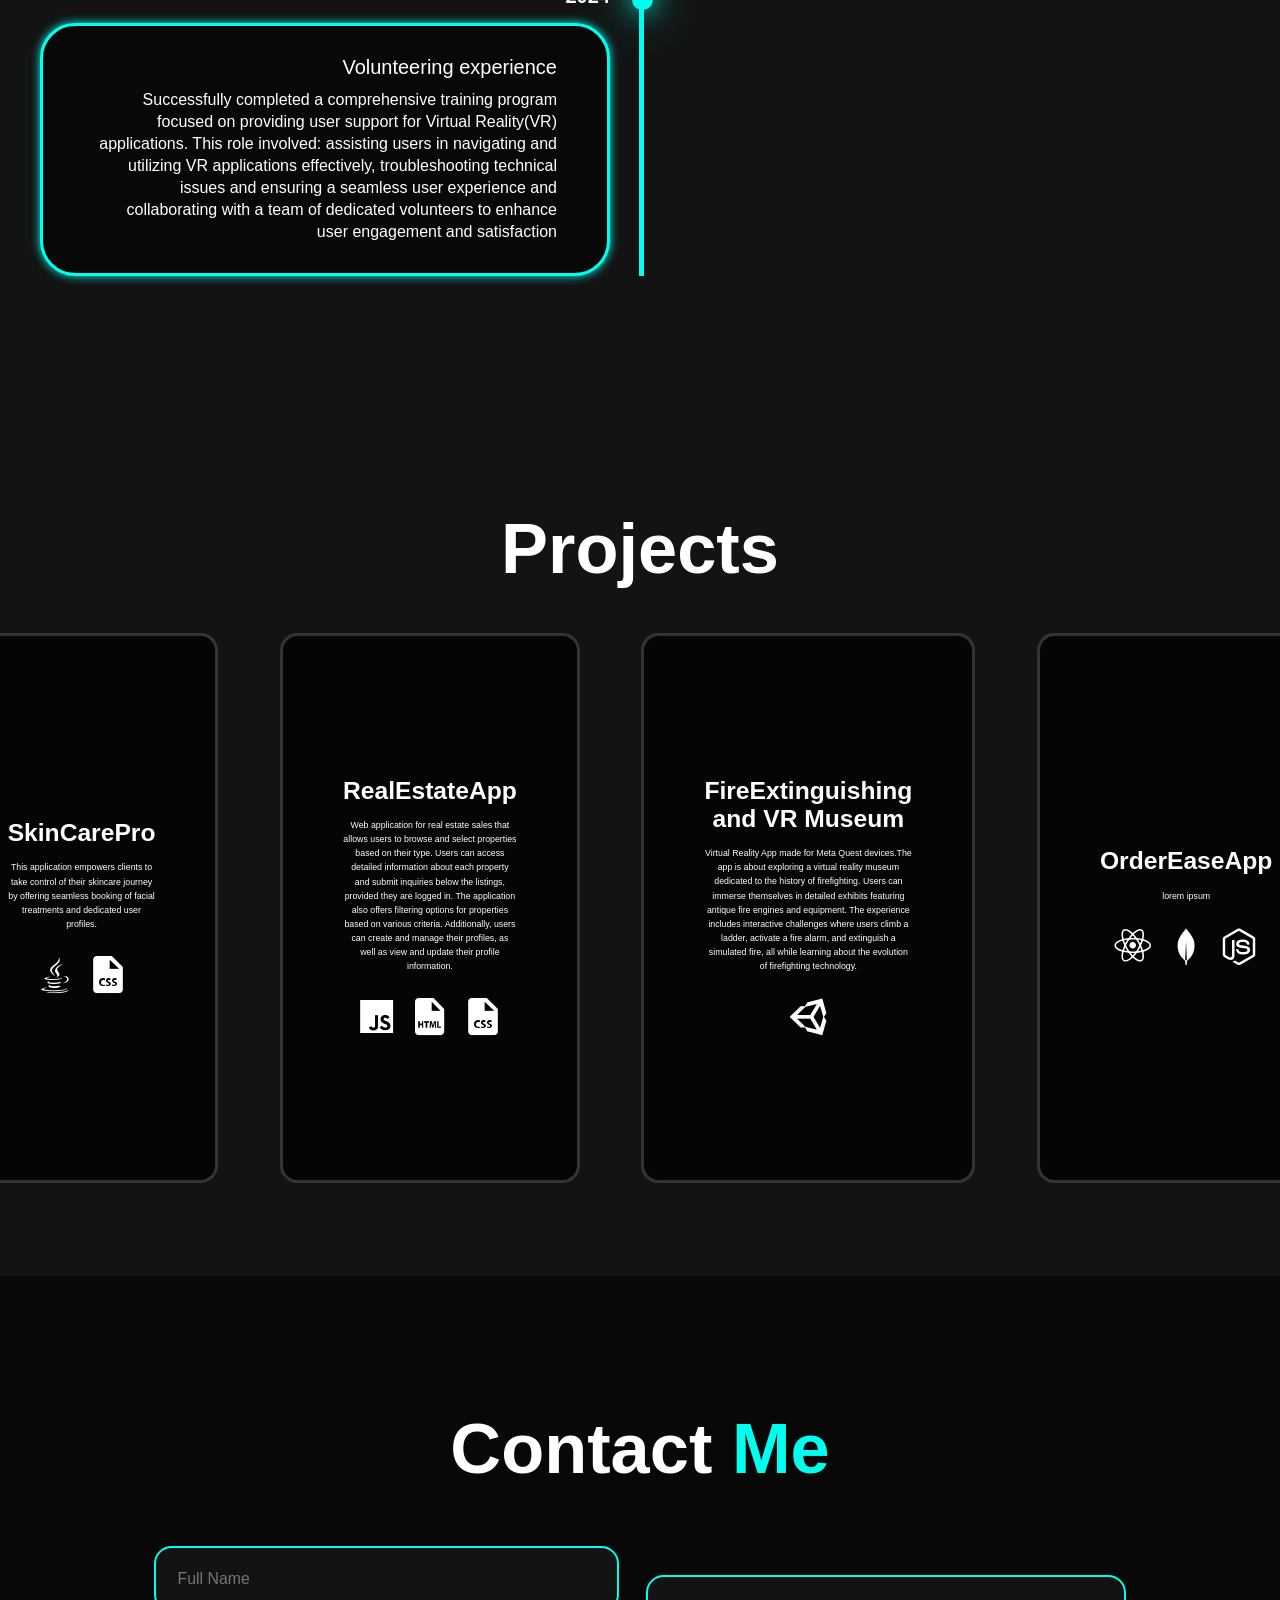
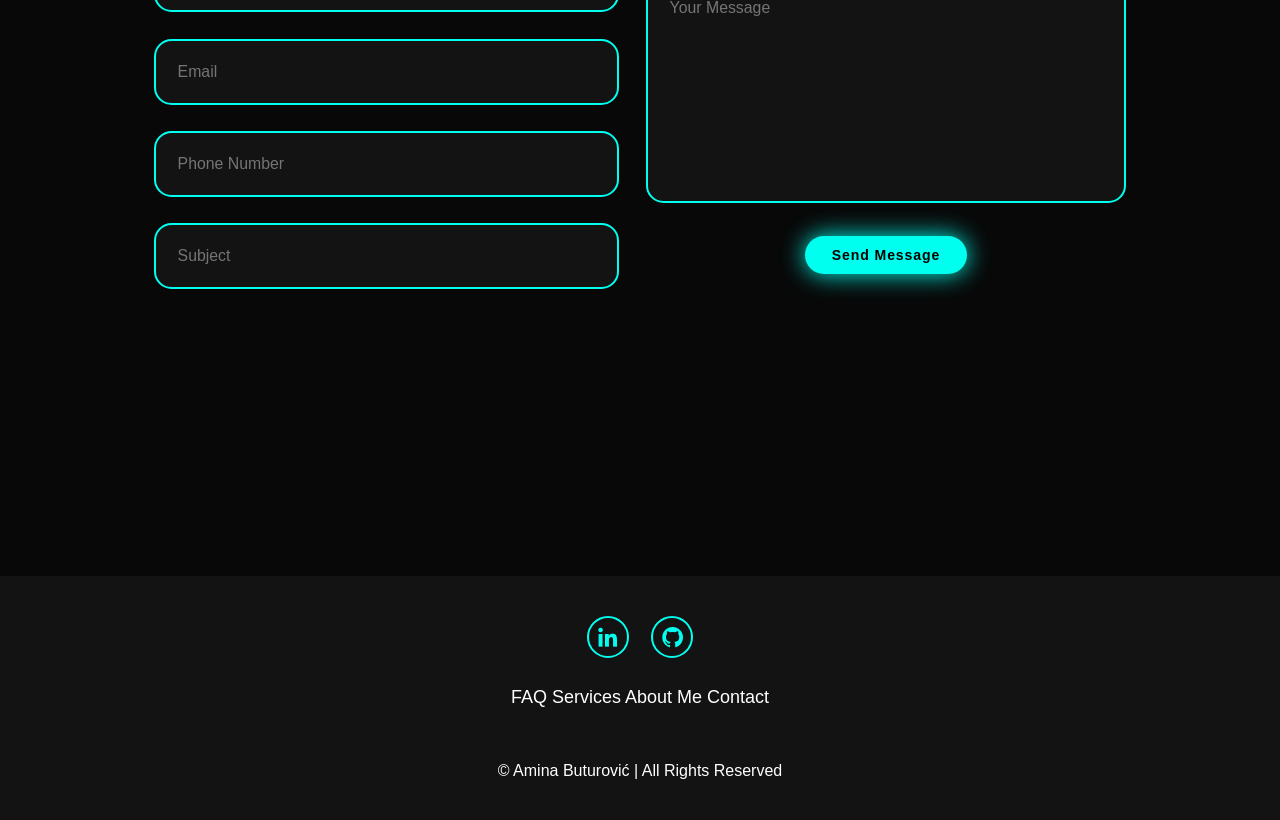
==== commit 5e76e724: "made some changes in project descriptions" ====
--- a/index1.html
+++ b/index1.html
@@ -110,7 +110,7 @@
                 </div>
                 <div class="project-item">
                     <h2>RealEstateApp</h2>
-                    <p> lorem ipsum</p>
+                    <p>Web application for real estate sales that allows users to browse and select properties based on their type. Users can access detailed information about each property and submit inquiries below the listings, provided they are logged in. The application also offers filtering options for properties based on various criteria. Additionally, users can create and manage their profiles, as well as view and update their profile information.</p>
                     <div class="icons">
                         <i class='bx bxl-javascript'></i>
                         <i class='bx bxs-file-html'></i>
@@ -118,7 +118,7 @@
                     </div>
                 </div>
                 <div class="project-item">
-                    <h2>FireExtinguishing And VR Museum</h2>
+                    <h2>FireExtinguishing and VR Museum</h2>
                     <p>Virtual Reality App made for Meta Quest devices.The app is about exploring a virtual reality museum dedicated to the history of firefighting. Users can immerse themselves in detailed exhibits featuring antique fire engines and equipment. The experience includes interactive challenges where users climb a ladder, activate a fire alarm, and extinguish a simulated fire, all while learning about the evolution of firefighting technology.
 
                     </p>
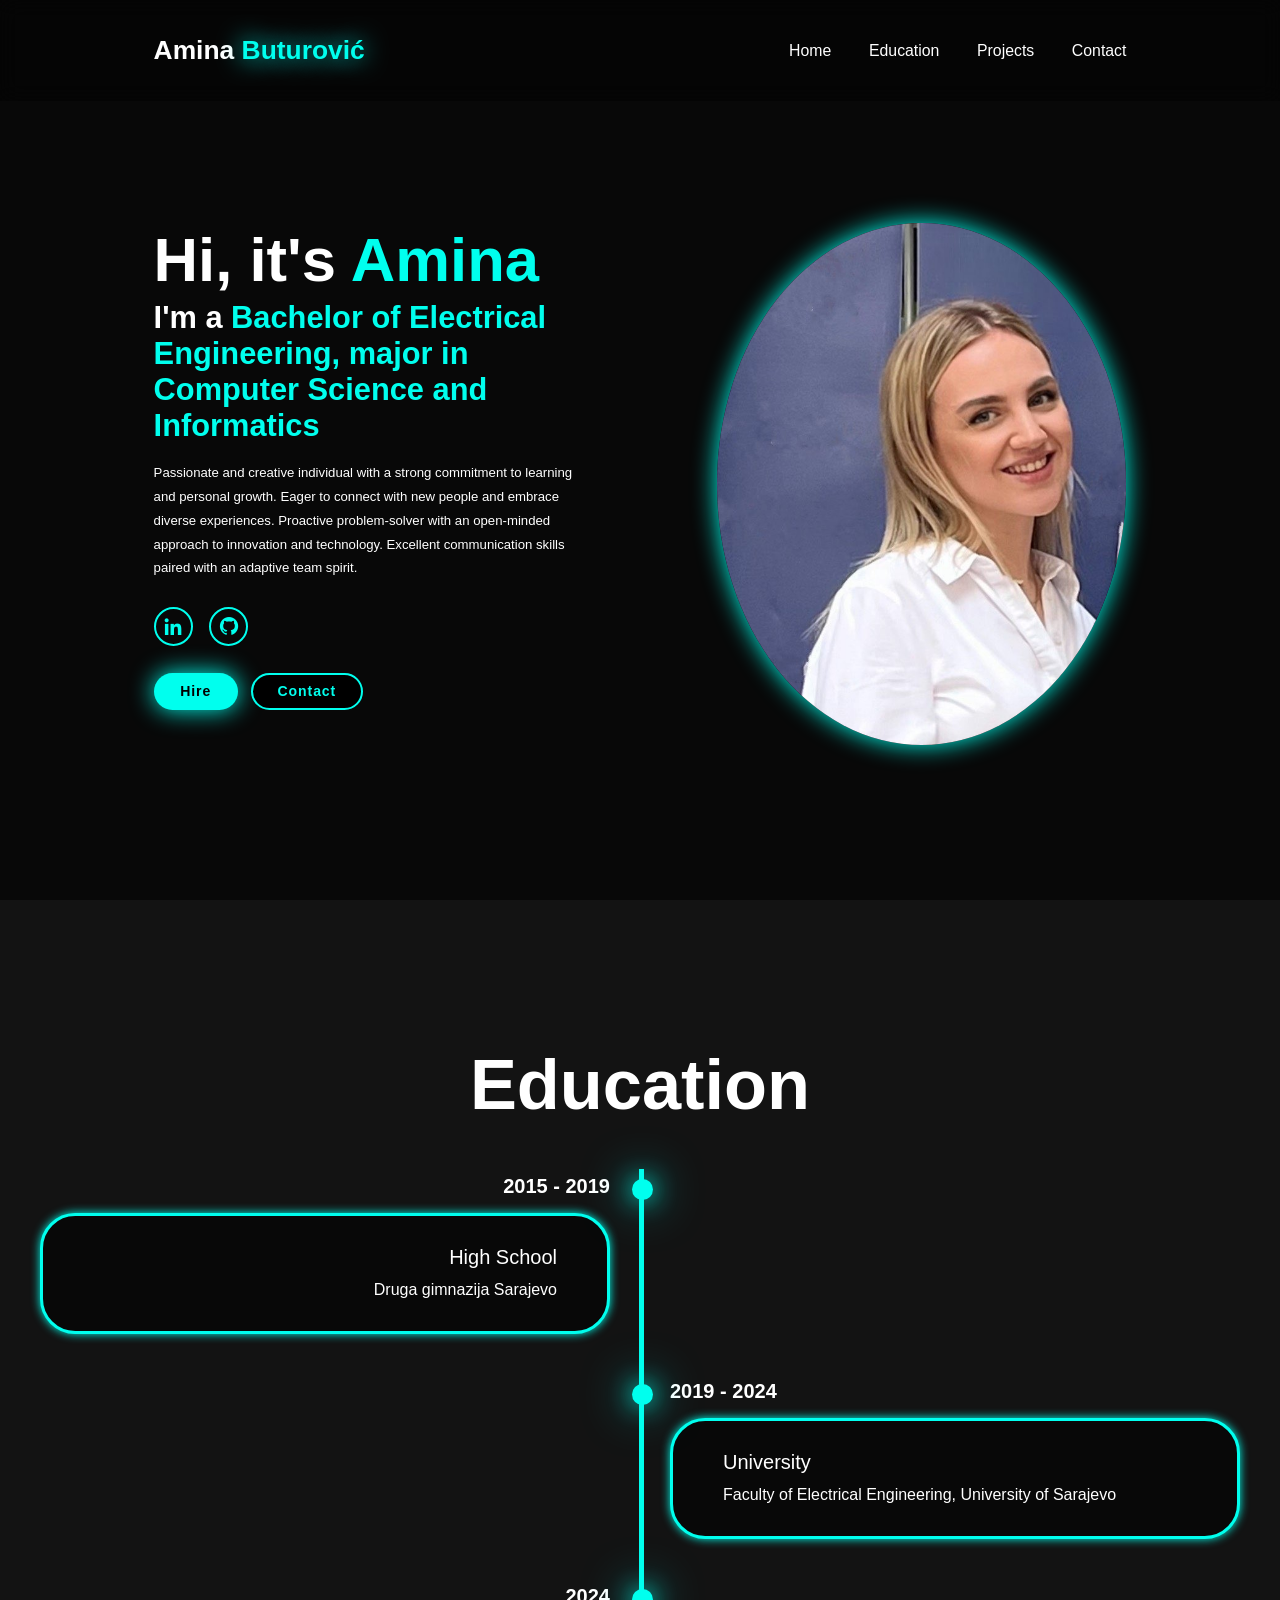
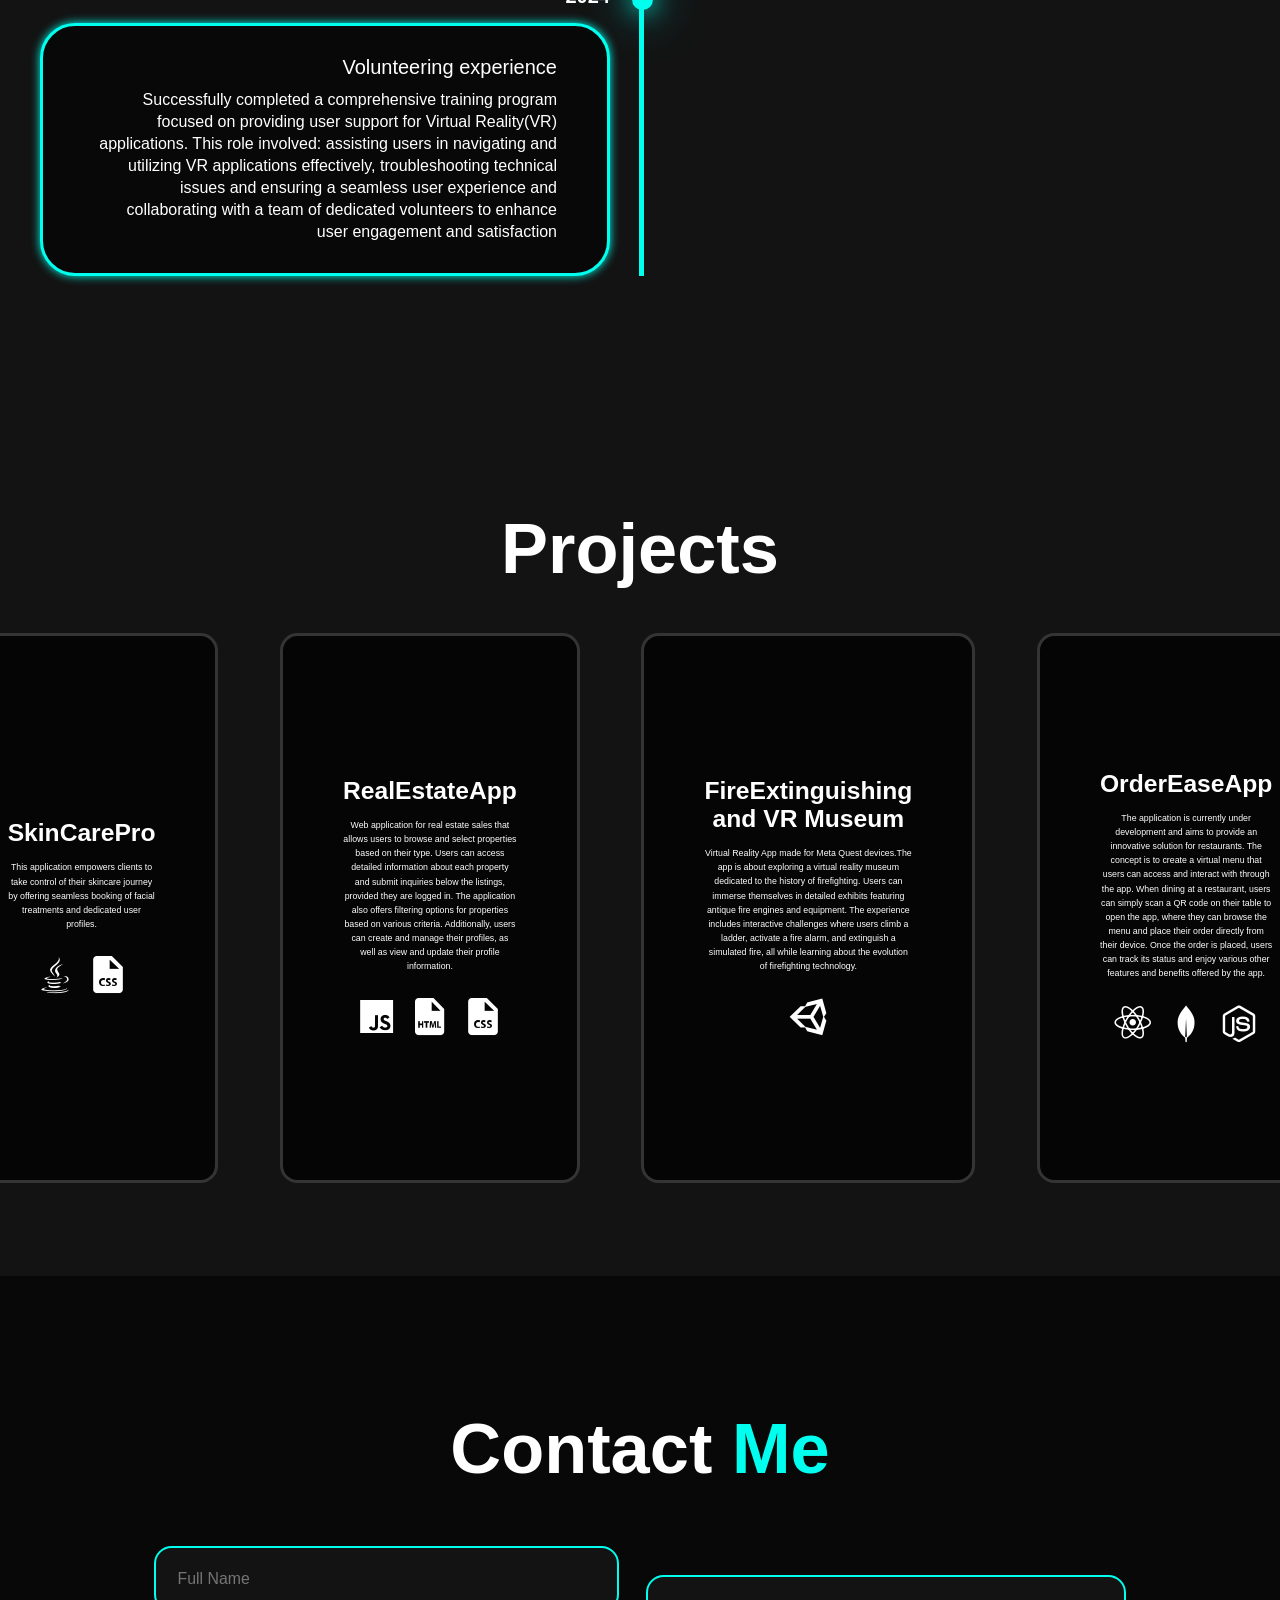
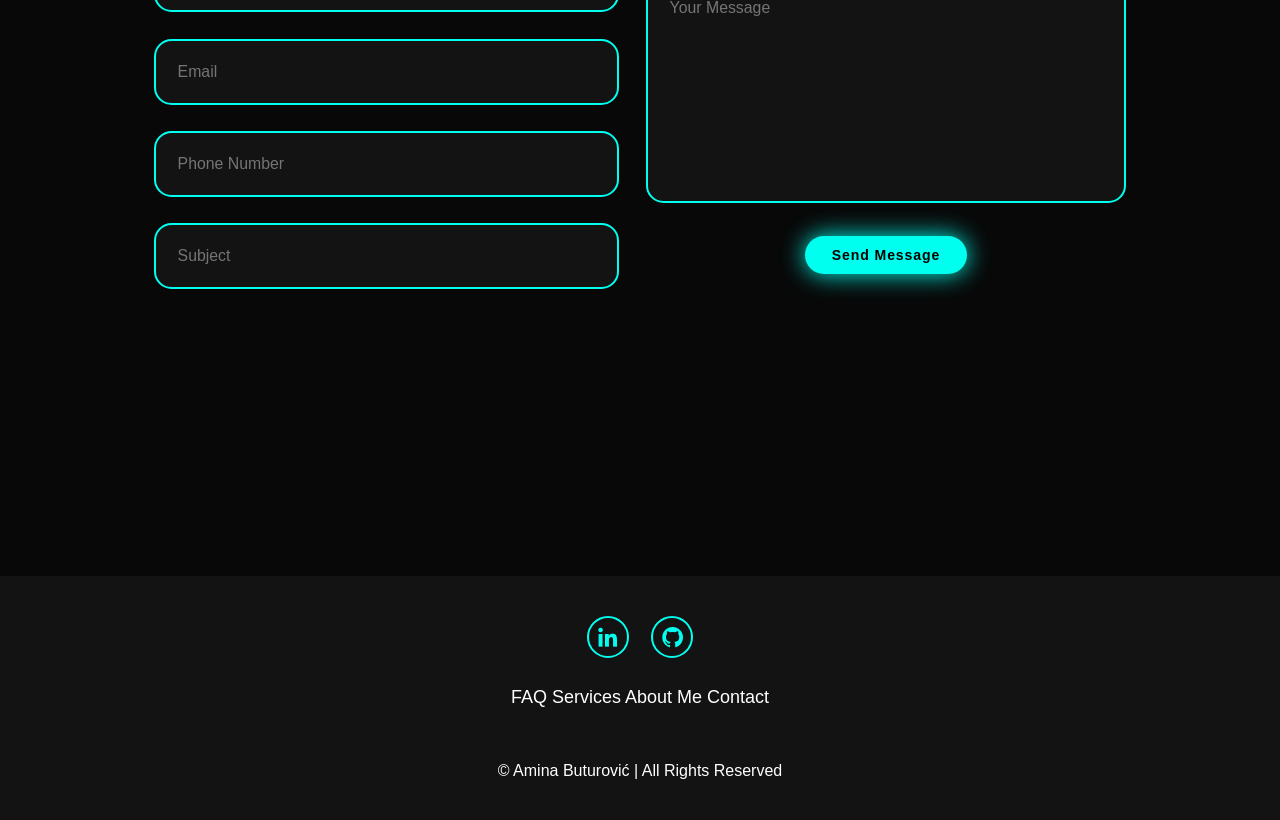
==== commit 8a797fc0: "changed description for last project" ====
--- a/index1.html
+++ b/index1.html
@@ -130,7 +130,7 @@
                 </div>
                 <div class="project-item">
                     <h2>OrderEaseApp</h2>
-                    <p> lorem ipsum</p>
+                    <p>The application is currently under development and aims to provide an innovative solution for restaurants. The concept is to create a virtual menu that users can access and interact with through the app. When dining at a restaurant, users can simply scan a QR code on their table to open the app, where they can browse the menu and place their order directly from their device. Once the order is placed, users can track its status and enjoy various other features and benefits offered by the app.</p>
                     <div class="icons">
                         <i class='bx bxl-react'></i>
                         <i class='bx bxl-mongodb' ></i>
